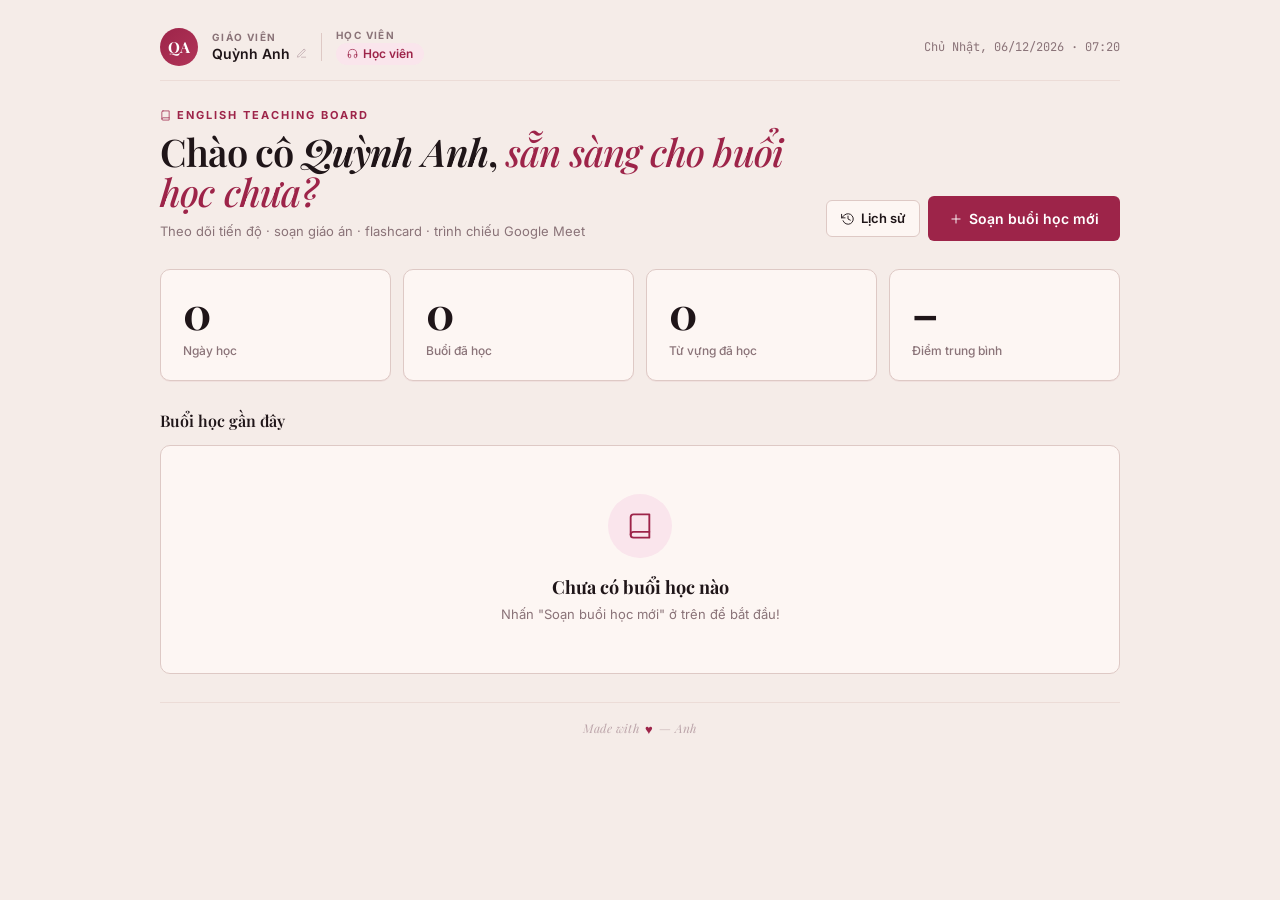
==== index.html @ 27dea728 "Promote v2 design to main entry: replace index/student with optimized v2 Bản v2 (font Playfair, hồ s" ====
<!DOCTYPE html>
<html lang="vi">
<head>
<meta charset="UTF-8">
<meta name="viewport" content="width=device-width, initial-scale=1.0">
<title>English Teaching Board · v2</title>

<link rel="preconnect" href="https://fonts.googleapis.com">
<link rel="preconnect" href="https://fonts.gstatic.com" crossorigin>
<link href="https://fonts.googleapis.com/css2?family=Playfair+Display:ital,wght@0,400;0,500;0,600;0,700;0,800;1,400;1,500;1,600&family=Inter:wght@400;500;600;700;800&family=JetBrains+Mono:wght@400;500;600&display=swap" rel="stylesheet">

<link rel="stylesheet" href="style.css">
</head>
<body>

<div id="notif-root"></div>

<!-- ═══════════════ DASHBOARD ═══════════════ -->
<div id="view-dashboard" class="view active">
  <div class="dash-wrap">

    <!-- Profile strip -->
    <div class="dash-profile">
      <div class="dash-avatar" id="teacher-initials">QA</div>
      <div class="field">
        <div class="label">Giáo viên</div>
        <button class="val" onclick="App.editTeacher()">
          <span id="teacher-name">Quỳnh Anh</span>
          <span class="icon" data-icon="pencil" data-size="11"></span>
        </button>
      </div>
      <div class="divider"></div>
      <div class="field">
        <div class="label">Học viên</div>
        <span class="chip accent" style="padding:3px 10px;font-size:12px;font-weight:600">
          <span class="icon" data-icon="headphones" data-size="11"></span>
          Học viên
        </span>
      </div>
      <span class="clock" id="dash-clock">—</span>
    </div>

    <!-- Hero -->
    <div class="dash-hero">
      <div>
        <div class="kicker">
          <span class="icon" data-icon="book" data-size="11"></span>
          English Teaching Board
        </div>
        <h1 id="hero-greeting">Chào cô <em>Quỳnh Anh</em>, <em>sẵn sàng cho buổi học chưa?</em></h1>
        <div class="sub">Theo dõi tiến độ · soạn giáo án · flashcard · trình chiếu Google Meet</div>
      </div>
      <div class="actions">
        <button class="btn btn-outline" onclick="App.showView('history')">
          <span class="icon" data-icon="history" data-size="14"></span>
          Lịch sử
        </button>
        <button class="btn btn-primary btn-lg" onclick="App.newSession()">
          <span class="icon" data-icon="plus" data-size="14"></span>
          Soạn buổi học mới
        </button>
      </div>
    </div>

    <!-- Stats -->
    <div class="stats-grid">
      <div class="stat-card"><div class="stat-val" id="st-days">0</div><div class="stat-lbl">Ngày học</div></div>
      <div class="stat-card"><div class="stat-val" id="st-sess">0</div><div class="stat-lbl">Buổi đã học</div></div>
      <div class="stat-card"><div class="stat-val" id="st-vocab">0</div><div class="stat-lbl">Từ vựng đã học</div></div>
      <div class="stat-card"><div class="stat-val" id="st-avg">–</div><div class="stat-lbl">Điểm trung bình</div></div>
    </div>

    <!-- Recent -->
    <div class="section-title">
      Buổi học gần đây
      <span class="count" id="recent-count"></span>
    </div>
    <div class="session-list" id="recent-list"></div>

    <!-- Signature -->
    <div class="signature">
      Made with <span class="heart">♥</span> — Anh
    </div>
  </div>
</div>

<!-- ═══════════════ SETUP ═══════════════ -->
<div id="view-setup" class="view">
  <div class="page-header">
    <button class="btn btn-ghost btn-icon" onclick="App.showView('dashboard')" title="Quay lại">
      <span class="icon" data-icon="arrowL" data-size="14"></span>
    </button>
    <h2>Soạn buổi học mới</h2>
    <span class="chip accent" style="font-size:12px">
      <span class="icon" data-icon="headphones" data-size="11"></span>
      với học viên
    </span>
    <div class="right">
      <button class="btn btn-primary" onclick="App.startTeach()">
        <span class="icon" data-icon="play" data-size="13"></span>
        Bắt đầu dạy
      </button>
    </div>
  </div>

  <div class="setup-body">

    <!-- Topic row -->
    <div class="setup-top-card">
      <div class="setup-top-row">
        <div>
          <label class="label">Chủ đề buổi học</label>
          <input id="inp-topic" class="input input-lg" placeholder="Ví dụ: Travel, Shopping, Job Interview..." oninput="App.onTopicChange()" />
        </div>
        <div>
          <label class="label">Trình độ</label>
          <select id="inp-level" class="input">
            <option>B1+</option><option>B2</option><option>B1</option><option>A2</option>
          </select>
        </div>
        <div>
          <label class="label">Số từ</label>
          <input id="inp-vcount" class="input mono" type="number" value="8" min="1" max="20" />
        </div>
        <div>
          <label class="label">Số câu</label>
          <input id="inp-qcount" class="input mono" type="number" value="5" min="1" max="12" />
        </div>
        <button id="gen-btn" class="btn btn-secondary" onclick="App.autoGenerate()" title="Tự tạo từ vựng (kèm tra từ điển) + câu hỏi + ngữ pháp">
          <span class="icon" data-icon="wand" data-size="14"></span>
          Gợi ý AI
        </button>
      </div>
    </div>

    <!-- 3-col grid -->
    <div class="setup-grid">

      <!-- VOCAB -->
      <div class="card">
        <div class="card-head">
          <span class="ico" data-icon="card" data-size="14"></span>
          <h3>Từ vựng</h3>
          <span id="vocab-badge" class="chip accent" style="font-size:11px;padding:1px 7px">8</span>
          <div class="actions">
            <button class="btn btn-ghost btn-sm" onclick="App.addVocabRow()">
              <span class="icon" data-icon="plus" data-size="12"></span>
              Thêm
            </button>
          </div>
        </div>
        <div class="card-body" id="vocab-rows"></div>
        <div class="fc-config">
          <div class="label">🎴 Cấu hình flashcard</div>
          <div class="cfg-row" id="cfg-front"></div>
          <div class="cfg-row" id="cfg-back"></div>
        </div>
      </div>

      <!-- QUESTIONS + PATTERNS -->
      <div class="col" style="gap:14px">
        <div class="card">
          <div class="card-head">
            <span class="ico" data-icon="question" data-size="14"></span>
            <h3>Câu hỏi thảo luận</h3>
            <div class="actions">
              <button class="btn btn-ghost btn-sm" onclick="App.genQuestions()" title="Tự tạo theo trình độ">
                <span class="icon" data-icon="sparkle" data-size="12"></span>
                Tự tạo
              </button>
              <button class="btn btn-ghost btn-sm" onclick="App.addQRow()">
                <span class="icon" data-icon="plus" data-size="12"></span>
                Thêm
              </button>
            </div>
          </div>
          <div class="card-body" id="q-rows"></div>
        </div>

        <div class="card">
          <div class="card-head">
            <span class="ico" data-icon="chat" data-size="14"></span>
            <h3>Mẫu câu giao tiếp</h3>
            <div class="actions">
              <button class="btn btn-ghost btn-sm" onclick="App.addPatternRow()">
                <span class="icon" data-icon="plus" data-size="12"></span>
                Thêm
              </button>
            </div>
          </div>
          <div class="card-body" id="pattern-rows"></div>
        </div>
      </div>

      <!-- GRAMMAR -->
      <div class="card">
        <div class="card-head">
          <span class="ico" data-icon="note" data-size="14"></span>
          <h3>Ngữ pháp</h3>
          <div class="actions">
            <button class="btn btn-ghost btn-sm" onclick="App.autoFillGrammar(false)">
              <span class="icon" data-icon="sparkle" data-size="12"></span>
              Tự điền
            </button>
          </div>
        </div>
        <div class="card-body gram-suggest">
          <div class="label">Gợi ý cho chủ đề <span id="gram-topic-name" class="muted">(chung)</span></div>
          <div class="gram-chips" id="gram-chips"></div>
          <label class="label">Ghi chú</label>
          <textarea id="inp-grammar" class="input" rows="6" placeholder="Điểm ngữ pháp trọng tâm... (click gợi ý phía trên hoặc tự gõ)"></textarea>
        </div>
      </div>
    </div>
  </div>
</div>

<!-- ═══════════════ TEACH ═══════════════ -->
<div id="view-teach" class="view">

  <div id="teach-bar">
    <div class="t-brand">
      <div class="mark"><span class="icon" data-icon="book" data-size="14"></span></div>
      <div class="name">ETB</div>
    </div>
    <div class="t-topic">
      <h2 id="t-topic">Topic</h2>
      <div class="meta" id="t-level">B1+ · Buổi 1</div>
    </div>
    <div class="t-right">
      <span class="t-day" id="t-day">Ngày 1</span>
      <button class="timer-btn" id="timer-btn" onclick="App.toggleTimer()" title="Click để tạm dừng / tiếp tục">30:00</button>
      <button class="t-end" onclick="App.endSession()">
        <span class="icon" data-icon="stop" data-size="12"></span>
        Kết thúc
      </button>
    </div>
  </div>

  <div id="teach-sidebar">
    <div class="sidebar-nav">
      <div class="nav-label">Nội dung (chỉ GV thấy)</div>

      <button class="nav-btn active" data-sec="vocab" onclick="App.setSec('vocab')">
        <span class="n-icon" data-icon="card" data-size="16"></span>
        <span class="n-label">Flashcard</span>
        <span class="n-cnt" id="nc-vocab">0</span>
        <span class="n-hint">1</span>
      </button>
      <button class="nav-btn" data-sec="questions" onclick="App.setSec('questions')">
        <span class="n-icon" data-icon="question" data-size="16"></span>
        <span class="n-label">Câu hỏi</span>
        <span class="n-cnt" id="nc-q">0</span>
        <span class="n-hint">2</span>
      </button>
      <button class="nav-btn" data-sec="patterns" onclick="App.setSec('patterns')">
        <span class="n-icon" data-icon="chat" data-size="16"></span>
        <span class="n-label">Mẫu câu</span>
        <span class="n-cnt" id="nc-p">0</span>
        <span class="n-hint">3</span>
      </button>
      <button class="nav-btn" data-sec="grammar" onclick="App.setSec('grammar')">
        <span class="n-icon" data-icon="note" data-size="16"></span>
        <span class="n-label">Ngữ pháp</span>
        <span class="n-cnt" style="visibility:hidden">0</span>
        <span class="n-hint">4</span>
      </button>
    </div>

    <div class="sidebar-cta">
      <div class="h"><span class="icon" data-icon="monitor" data-size="12"></span> Bảng học viên</div>
      <div class="p">Mở cửa sổ phụ, share qua Google Meet để học viên nhìn thấy.</div>
      <button class="btn btn-primary btn-sm btn-block" onclick="App.openStudent()">
        <span class="icon" data-icon="monitor" data-size="12"></span>
        Mở màn hình HV
      </button>
    </div>
  </div>

  <div id="wb-area">
    <div class="wb-inner">

      <!-- FLASHCARD -->
      <div id="wb-vocab" class="wb-sec active">
        <div class="wb-sec-title">
          <span class="icon" data-icon="card" data-size="13"></span>
          Flashcard từ vựng
          <span class="hint">Click thẻ để lật · ←/→ đổi thẻ · Space để lật</span>
        </div>
        <div class="fc-stage" id="fc-stage"></div>
        <div class="fc-ctrl">
          <button class="btn btn-outline" onclick="App.prevCard()">
            <span class="icon" data-icon="arrowL" data-size="14"></span>
            Trước
          </button>
          <button class="btn btn-secondary" onclick="App.flipCard()">
            <span class="icon" data-icon="refresh" data-size="14"></span>
            Lật thẻ
          </button>
          <span class="prog" id="fc-prog">1 / 8</span>
          <button class="btn btn-primary" onclick="App.nextCard()">
            Tiếp
            <span class="icon" data-icon="arrowR" data-size="14"></span>
          </button>
        </div>
      </div>

      <!-- QUESTIONS -->
      <div id="wb-questions" class="wb-sec">
        <div class="wb-sec-title">
          <span class="icon" data-icon="question" data-size="13"></span>
          Câu hỏi thảo luận
          <span class="hint">Hover để đẩy lên bảng HV</span>
        </div>
        <div id="q-display"></div>
      </div>

      <!-- PATTERNS -->
      <div id="wb-patterns" class="wb-sec">
        <div class="wb-sec-title">
          <span class="icon" data-icon="chat" data-size="13"></span>
          Mẫu câu giao tiếp
        </div>
        <div id="pt-display"></div>
      </div>

      <!-- GRAMMAR -->
      <div id="wb-grammar" class="wb-sec">
        <div class="wb-sec-title">
          <span class="icon" data-icon="note" data-size="13"></span>
          Ngữ pháp trọng tâm
        </div>
        <div class="grammar-text" id="grammar-txt"></div>
      </div>
    </div>
  </div>

  <button class="btn btn-outline btn-sm board-toggle" onclick="App.toggleBoardPanel()">
    <span class="icon" data-icon="monitor" data-size="13"></span>
    Bảng HV
  </button>

  <div id="board-panel">
    <div class="bp-inner">
      <div class="bp-head">
        <span class="icon" data-icon="monitor" data-size="14" style="color:var(--accent)"></span>
        <h3>Bảng học viên</h3>
        <span class="live"><span class="dot"></span>LIVE</span>
      </div>
      <div class="bp-sub">Học viên thấy realtime nội dung dưới đây, KHÔNG thấy giáo án.</div>
      <label class="label">Học viên đang thấy</label>
      <div class="bp-preview empty" id="bp-preview">(trống)</div>
      <textarea class="bp-input" id="bp-input" placeholder="Gõ nội dung giảng bài cho học viên ở đây..." oninput="App.onBoardInput()"></textarea>
      <div class="bp-actions">
        <button class="btn btn-outline btn-sm flex-1" onclick="App.clearBoard()">
          <span class="icon" data-icon="trash" data-size="12"></span>
          Xóa bảng
        </button>
        <button class="btn btn-primary btn-sm flex-1" onclick="App.openStudent()">
          <span class="icon" data-icon="monitor" data-size="12"></span>
          Mở cửa sổ HV
        </button>
      </div>
    </div>
  </div>
</div>

<!-- ═══════════════ SUMMARY ═══════════════ -->
<div id="view-summary" class="view">
  <div class="sum-wrap">
    <div class="sum-hero">
      <div class="kicker">Tổng kết buổi học</div>
      <h2 id="sum-hero-topic">Topic</h2>
      <div class="sub" id="sum-meta"></div>
    </div>

    <div class="sum-card score-block">
      <div class="kicker">Điểm hôm nay</div>
      <div class="score-big" id="score-big">75</div>
      <div class="of">/ 100</div>
      <input type="range" id="score-range" class="score-range" min="0" max="100" value="75" oninput="App.updateScore(this.value)" />
      <div class="range-labels"><span>Cần cải thiện</span><span>Rất tốt</span></div>
    </div>

    <div class="sum-card">
      <h4>
        <span class="icon" data-icon="book" data-size="14" style="color:var(--accent)"></span>
        Từ vựng nhớ được
      </h4>
      <p class="muted" style="font-size:12px;margin-bottom:10px">Click để chọn các từ học viên nhớ được hôm nay</p>
      <div class="recall-grid" id="recall-grid"></div>
    </div>

    <div class="sum-card">
      <h4>
        <span class="icon" data-icon="note" data-size="14" style="color:var(--accent)"></span>
        Nhận xét buổi học
      </h4>
      <textarea id="sum-notes" class="input" rows="4" placeholder="Tiến bộ? Lỗi cần ôn? Kế hoạch buổi sau..."></textarea>
    </div>

    <div class="sum-actions">
      <button class="btn btn-outline" onclick="App.showView('dashboard')">
        <span class="icon" data-icon="arrowL" data-size="14"></span>
        Về trang chính
      </button>
      <button class="btn btn-primary flex-1 btn-lg" onclick="App.saveSession()">
        <span class="icon" data-icon="check" data-size="14"></span>
        Lưu buổi học
      </button>
    </div>
  </div>
</div>

<!-- ═══════════════ HISTORY ═══════════════ -->
<div id="view-history" class="view">
  <div class="page-header">
    <button class="btn btn-ghost btn-icon" onclick="App.showView('dashboard')">
      <span class="icon" data-icon="arrowL" data-size="14"></span>
    </button>
    <h2>Lịch sử buổi học</h2>
    <div class="right">
      <button class="btn btn-danger btn-sm" onclick="App.clearAll()">
        <span class="icon" data-icon="trash" data-size="13"></span>
        Xóa tất cả
      </button>
    </div>
  </div>
  <div class="hist-body" id="hist-body"></div>
</div>

<!-- TEACHER MODAL -->
<div id="teacher-modal" class="modal-overlay">
  <div class="modal">
    <h3>Tên giáo viên</h3>
    <p>Tên sẽ hiển thị trên dashboard và khi học viên xem màn hình share.</p>
    <input id="teacher-input" class="input input-lg" placeholder="Quỳnh Anh" />
    <div class="row-actions">
      <button class="btn btn-ghost" onclick="App.closeTeacherModal()">Hủy</button>
      <button class="btn btn-primary" onclick="App.saveTeacher()">Lưu</button>
    </div>
  </div>
</div>

<script src="app.js"></script>
</body>
</html>
---- style.css ----
/* ═════════════════════════════════════════════
   English Teaching Board · v2
   Editorial Academic — Feminine
   Palette: blush cream + wine rose
   Type: Playfair Display + Inter + JetBrains Mono
   ═════════════════════════════════════════════ */

*, *::before, *::after { margin: 0; padding: 0; box-sizing: border-box; }

:root {
  /* Color */
  --bg:          #f5ece8;
  --bg-soft:     #ecdcd5;
  --surface:     #fdf6f3;
  --surface-alt: #f1e2dc;
  --ink:         #1f1518;
  --ink-soft:    #4a3a3d;
  --muted:       #8a7378;
  --muted-soft:  #bca5aa;
  --line:        #dec9c5;
  --line-soft:   #ecdcd7;
  --accent:      #9d2449;
  --accent-h:    #b13559;
  --accent-soft: #fae5ec;
  --accent-2:    #1e3a8a;
  --success:     #15803d;
  --success-soft:#ecfdf5;
  --warn:        #a16207;
  --warn-soft:   #fef3c7;
  --danger:      #b91c1c;
  --danger-soft: #fee2e2;

  /* Font */
  --f-display: 'Playfair Display', Georgia, 'Times New Roman', serif;
  --f-body:    'Inter', system-ui, -apple-system, sans-serif;
  --f-mono:    'JetBrains Mono', ui-monospace, 'SF Mono', monospace;

  /* Radius */
  --r-sm: 3px;
  --r-md: 6px;
  --r-lg: 10px;
  --r-xl: 14px;
  --r-2xl: 20px;

  /* Shadow */
  --sh-sm: 0 1px 0 rgba(157,36,73,.06);
  --sh-md: 0 2px 8px rgba(157,36,73,.08), 0 1px 0 rgba(157,36,73,.04);
  --sh-lg: 0 12px 32px rgba(157,36,73,.14);
}

html, body { height: 100%; }
body {
  font-family: var(--f-body);
  font-size: 14px;
  line-height: 1.5;
  color: var(--ink);
  background: var(--bg);
  -webkit-font-smoothing: antialiased;
  overflow: hidden;
}

/* ─── VIEWS ─── */
.view { position: absolute; inset: 0; display: none; flex-direction: column; }
.view.active { display: flex; }

/* ─── UTIL ─── */
.row { display: flex; align-items: center; gap: 10px; }
.col { display: flex; flex-direction: column; }
.flex-1 { flex: 1; }
.hidden { display: none !important; }
.muted { color: var(--muted); }
.mono { font-family: var(--f-mono); font-variant-numeric: tabular-nums; }
.serif { font-family: var(--f-display); }
.italic { font-style: italic; }

.icon { display: inline-flex; align-items: center; justify-content: center; }
.icon svg { display: block; }

/* ─── BUTTONS ─── */
.btn {
  display: inline-flex; align-items: center; gap: 6px;
  padding: 8px 14px;
  font: inherit; font-size: 13px; font-weight: 600;
  border: 1px solid transparent; border-radius: var(--r-md);
  background: transparent; color: var(--ink);
  cursor: pointer; white-space: nowrap;
  transition: background .12s, border-color .12s, color .12s, transform .08s;
}
.btn:active { transform: scale(.98); }
.btn:disabled { opacity: .5; cursor: not-allowed; }

.btn-primary {
  background: var(--accent); color: #fff;
}
.btn-primary:hover { background: var(--accent-h); }

.btn-secondary {
  background: var(--accent-soft); color: var(--accent);
}
.btn-secondary:hover { background: #f5d8e2; }

.btn-outline {
  border-color: var(--line); color: var(--ink); background: var(--surface);
}
.btn-outline:hover { border-color: var(--accent); color: var(--accent); }

.btn-ghost { color: var(--muted); }
.btn-ghost:hover { background: var(--surface-alt); color: var(--ink); }

.btn-danger { color: var(--danger); border-color: var(--line); background: var(--surface); }
.btn-danger:hover { background: var(--danger-soft); border-color: var(--danger); }

.btn-sm { padding: 5px 10px; font-size: 12px; }
.btn-lg { padding: 11px 20px; font-size: 14px; }
.btn-icon { padding: 7px; }
.btn-block { width: 100%; justify-content: center; }

/* ─── INPUTS ─── */
.input {
  width: 100%;
  padding: 8px 12px;
  font: inherit; font-size: 13px;
  color: var(--ink); background: var(--surface);
  border: 1px solid var(--line); border-radius: var(--r-md);
  outline: none;
  transition: border-color .12s, box-shadow .12s;
}
.input:focus { border-color: var(--accent); box-shadow: 0 0 0 3px var(--accent-soft); }
.input::placeholder { color: var(--muted-soft); }
.input-lg { padding: 11px 14px; font-size: 14px; }
textarea.input { resize: vertical; font-family: var(--f-body); line-height: 1.6; }
select.input { cursor: pointer; padding-right: 28px; }

.label {
  display: block;
  font-size: 10px; font-weight: 700; letter-spacing: 1.4px;
  text-transform: uppercase; color: var(--muted);
  margin-bottom: 5px;
}

/* ─── CHIP / BADGE ─── */
.chip {
  display: inline-flex; align-items: center; gap: 5px;
  padding: 4px 10px;
  font-size: 11px; font-weight: 600;
  background: var(--surface-alt); color: var(--muted);
  border: 1px solid var(--line); border-radius: 999px;
}
.chip.accent { background: var(--accent-soft); color: var(--accent); border-color: transparent; }
.chip.solid { background: var(--accent); color: #fff; border-color: transparent; }
.chip.success { background: var(--success-soft); color: var(--success); border-color: transparent; }
.chip.suggest { border-style: dashed; color: var(--accent); background: transparent; cursor: pointer; }
.chip.suggest:hover { background: var(--accent-soft); }
.chip.suggest.on { background: var(--accent); color: #fff; border-style: solid; }
.chip.toggle { cursor: pointer; }
.chip.toggle:hover { border-color: var(--accent); }
.chip.toggle.on { background: var(--accent); color: #fff; border-color: transparent; }

/* ═════════════════ DASHBOARD ═════════════════ */
#view-dashboard {
  background: var(--bg);
  overflow-y: auto;
  align-items: center;
  padding: 28px 24px 40px;
}
.dash-wrap { width: 100%; max-width: 960px; margin: 0 auto; }

.dash-profile {
  display: flex; align-items: center; gap: 14px;
  padding-bottom: 14px; margin-bottom: 24px;
  border-bottom: 1px solid var(--line-soft);
}
.dash-avatar {
  width: 38px; height: 38px; border-radius: 50%;
  background: linear-gradient(135deg, var(--accent), var(--accent-h));
  color: #fff; display: flex; align-items: center; justify-content: center;
  font-family: var(--f-display); font-weight: 700; font-size: 15px;
  flex-shrink: 0;
}
.dash-profile .field { line-height: 1.2; }
.dash-profile .field .label { margin-bottom: 2px; }
.dash-profile .field .val {
  font-size: 14px; font-weight: 600; color: var(--ink);
  display: inline-flex; align-items: center; gap: 6px;
  background: none; border: none; padding: 0;
  font-family: inherit; cursor: pointer;
}
.dash-profile .field .val:hover { color: var(--accent); }
.dash-profile .field .val svg { color: var(--muted-soft); }
.dash-profile .divider { width: 1px; height: 28px; background: var(--line); }
.dash-profile .clock {
  margin-left: auto; font-family: var(--f-mono);
  font-size: 12px; color: var(--muted);
}

.dash-hero {
  display: flex; align-items: flex-end; justify-content: space-between;
  gap: 24px; margin-bottom: 28px;
}
.dash-hero .kicker {
  display: inline-flex; align-items: center; gap: 6px;
  font-size: 11px; font-weight: 700; letter-spacing: 2px;
  text-transform: uppercase; color: var(--accent);
  margin-bottom: 8px;
}
.dash-hero h1 {
  font-family: var(--f-display);
  font-size: 38px; line-height: 1.05; font-weight: 600; letter-spacing: -0.8px;
  color: var(--ink); margin: 0;
}
.dash-hero h1 em {
  font-style: italic; color: var(--accent); font-weight: 500;
}
.dash-hero .sub { margin-top: 10px; color: var(--muted); font-size: 13px; }
.dash-hero .sub strong { color: var(--ink); font-weight: 600; }
.dash-hero .actions { display: flex; gap: 8px; align-items: center; flex-shrink: 0; }

.stats-grid {
  display: grid; grid-template-columns: repeat(4, 1fr); gap: 12px;
  margin-bottom: 28px;
}
.stat-card {
  background: var(--surface);
  border: 1px solid var(--line);
  border-radius: var(--r-lg);
  padding: 20px 22px;
  box-shadow: var(--sh-sm);
}
.stat-val {
  font-family: var(--f-display);
  font-size: 44px; line-height: 1; font-weight: 700; letter-spacing: -1px;
  color: var(--ink); margin-bottom: 8px;
  font-variant-numeric: tabular-nums;
}
.stat-lbl { font-size: 12px; color: var(--muted); font-weight: 500; }

.section-title {
  display: flex; align-items: baseline;
  font-family: var(--f-display); font-size: 16px; font-weight: 600;
  color: var(--ink); margin-bottom: 12px;
}
.section-title .count {
  margin-left: auto; font-family: var(--f-body);
  font-size: 12px; color: var(--muted); font-weight: 500;
}

.session-list {
  background: var(--surface);
  border: 1px solid var(--line);
  border-radius: var(--r-lg);
  overflow: hidden;
}
.session-row {
  display: grid; grid-template-columns: 44px 1fr auto auto;
  gap: 16px; padding: 14px 18px; align-items: center;
  border-top: 1px solid var(--line-soft);
  cursor: default;
}
.session-row:first-child { border-top: none; }
.session-row:hover { background: var(--surface-alt); }
.sess-day {
  width: 40px; height: 40px;
  background: var(--accent-soft); color: var(--accent);
  border-radius: var(--r-md);
  display: flex; align-items: center; justify-content: center;
  font-family: var(--f-display); font-weight: 700; font-size: 16px;
  font-variant-numeric: tabular-nums;
}
.sess-info { min-width: 0; }
.sess-topic {
  font-weight: 600; font-size: 14px; color: var(--ink); margin-bottom: 2px;
  overflow: hidden; text-overflow: ellipsis; white-space: nowrap;
}
.sess-meta { font-size: 11px; color: var(--muted); }
.sess-score {
  display: flex; align-items: baseline; gap: 4px;
  font-family: var(--f-display); font-size: 22px; font-weight: 700;
  color: var(--accent); font-variant-numeric: tabular-nums;
}
.sess-score.good { color: var(--success); }
.sess-score small { font-size: 10px; color: var(--muted-soft); font-weight: 500; }
.sess-row-del { color: var(--muted-soft); }
.sess-row-del:hover { color: var(--danger); background: transparent; }

.signature {
  margin-top: 28px; padding-top: 16px;
  border-top: 1px solid var(--line-soft);
  display: flex; align-items: center; justify-content: center; gap: 6px;
  font-family: var(--f-display); font-style: italic;
  font-size: 12px; color: var(--muted-soft); letter-spacing: 0.3px;
}
.signature .heart { color: var(--accent); font-size: 13px; font-style: normal; }

/* ═════════════════ PAGE HEADER (back bar) ═════════════════ */
.page-header {
  display: flex; align-items: center; gap: 14px;
  padding: 14px 24px; flex-shrink: 0;
  background: var(--surface);
  border-bottom: 1px solid var(--line);
}
.page-header h2 {
  font-family: var(--f-display); font-size: 18px; font-weight: 600;
  color: var(--ink); margin: 0;
}
.page-header .right { margin-left: auto; display: flex; gap: 8px; }

/* ═════════════════ SETUP ═════════════════ */
#view-setup { background: var(--bg); overflow-y: auto; }
.setup-body { max-width: 1200px; margin: 0 auto; padding: 20px 24px 40px; width: 100%; }

.setup-top-card {
  background: var(--surface);
  border: 1px solid var(--line); border-radius: var(--r-lg);
  padding: 18px 20px; margin-bottom: 16px;
}
.setup-top-row {
  display: grid;
  grid-template-columns: 1fr 110px 100px 100px auto;
  gap: 14px; align-items: end;
}

.setup-grid {
  display: grid;
  grid-template-columns: 1.05fr 1.25fr 0.95fr;
  gap: 14px;
}
@media (max-width: 1100px) {
  .setup-grid { grid-template-columns: 1fr 1fr; }
  .setup-grid > :nth-child(3) { grid-column: span 2; }
}

.card {
  background: var(--surface);
  border: 1px solid var(--line);
  border-radius: var(--r-lg);
  overflow: hidden;
  display: flex; flex-direction: column;
}
.card-head {
  display: flex; align-items: center; gap: 8px;
  padding: 11px 14px;
  border-bottom: 1px solid var(--line-soft);
  flex-shrink: 0;
}
.card-head .ico { color: var(--accent); display: inline-flex; }
.card-head h3 {
  font-size: 13px; font-weight: 700; color: var(--ink); margin: 0;
}
.card-head .actions { margin-left: auto; display: flex; gap: 4px; }
.card-body { padding: 10px; }

/* vocab rows (compact) */
.v-row {
  display: grid;
  grid-template-columns: 1.05fr 1.1fr 0.85fr 24px;
  gap: 6px; padding: 6px 8px;
  border-radius: var(--r-sm);
  align-items: center;
}
.v-row:nth-child(odd) { background: var(--surface-alt); }
.v-row input, .v-row select {
  width: 100%; padding: 5px 8px; font-size: 12px;
  background: transparent; border: 1px solid transparent;
  color: var(--ink); border-radius: var(--r-sm);
  font-family: var(--f-body); outline: none;
}
.v-row input:focus, .v-row select:focus {
  background: var(--surface); border-color: var(--accent);
}
.v-row input.v-ph {
  font-family: var(--f-display); font-style: italic; color: var(--accent);
  font-size: 12px;
}
.v-row select.v-pos { font-size: 11px; color: var(--muted); }
.v-row .v-del {
  background: none; border: none; cursor: pointer;
  color: var(--muted-soft); padding: 2px;
}
.v-row .v-del:hover { color: var(--danger); }

.v-extra {
  padding: 6px 8px;
  display: grid; grid-template-columns: 1fr 1fr auto;
  gap: 6px; margin-top: 2px;
}
.v-extra input { width: 100%; padding: 5px 8px; font-size: 12px;
  background: var(--surface); border: 1px solid var(--line);
  border-radius: var(--r-sm); font-family: var(--f-body); outline: none; color: var(--ink); }
.v-extra input:focus { border-color: var(--accent); }

.fc-config {
  padding: 12px 14px;
  border-top: 1px solid var(--line-soft);
  background: var(--accent-soft);
}
.fc-config .label { color: var(--accent); margin-bottom: 6px; }
.fc-config .cfg-row { display: flex; flex-wrap: wrap; gap: 5px; margin-bottom: 8px; align-items: center; }
.fc-config .cfg-row:last-child { margin-bottom: 0; }
.fc-config .side-label { font-size: 11px; color: var(--accent); width: 44px; font-weight: 700; }

/* question rows */
.q-row {
  display: flex; gap: 10px; align-items: center;
  padding: 6px 10px;
  background: var(--surface-alt);
  border-radius: var(--r-md);
  margin-bottom: 6px;
}
.q-row .q-num {
  width: 20px; height: 20px;
  background: var(--surface); border: 1px solid var(--line);
  border-radius: 50%;
  display: flex; align-items: center; justify-content: center;
  font-size: 10px; font-weight: 700; color: var(--muted);
  flex-shrink: 0;
}
.q-row input.q-txt {
  flex: 1; background: transparent; border: none; outline: none;
  font: inherit; font-size: 12px; color: var(--ink);
  padding: 2px 0;
}
.q-row input.q-txt:focus { color: var(--accent); }
.q-row .q-del {
  background: none; border: none; cursor: pointer;
  color: var(--muted-soft); padding: 2px;
}
.q-row .q-del:hover { color: var(--danger); }

/* pattern rows */
.pattern-row {
  background: var(--surface-alt);
  border-radius: var(--r-md);
  padding: 10px 12px;
  margin-bottom: 8px;
}
.pattern-row .p-pat {
  font-family: var(--f-display);
  font-size: 14px; font-weight: 600;
  color: var(--ink);
  background: transparent; border: none; outline: none;
  padding: 2px 0; width: 100%; margin-bottom: 4px;
}
.pattern-row .p-pat:focus { color: var(--accent); }
.pattern-row .p-ex {
  width: 100%; background: transparent; border: none; outline: none;
  font-size: 12px; color: var(--muted); resize: none;
  font-family: var(--f-body); padding: 2px 0;
  font-style: italic;
}
.pattern-row .p-actions {
  display: flex; justify-content: flex-end; margin-top: 4px;
}

/* grammar suggestions */
.gram-suggest .label { color: var(--accent); }
.gram-chips { display: flex; flex-wrap: wrap; gap: 5px; margin-bottom: 12px; }

/* ═════════════════ TEACH ═════════════════ */
#view-teach { flex-direction: row; height: 100vh; overflow: hidden; background: var(--bg); }

#teach-bar {
  position: absolute; top: 0; left: 0; right: 0; height: 58px;
  background: var(--ink); color: #fff;
  display: flex; align-items: center; padding: 0 18px; gap: 16px;
  z-index: 100;
  border-bottom: 1px solid rgba(255,255,255,.08);
}
.t-brand { display: flex; align-items: center; gap: 8px; }
.t-brand .mark {
  width: 26px; height: 26px; border-radius: var(--r-sm);
  background: var(--accent); display: flex; align-items: center; justify-content: center;
  color: #fff;
}
.t-brand .name {
  font-family: var(--f-display); font-weight: 700; font-size: 14px; letter-spacing: 0.4px;
}
.t-topic { flex: 1; text-align: center; min-width: 0; }
.t-topic h2 {
  font-family: var(--f-display); font-size: 18px; font-weight: 600;
  overflow: hidden; text-overflow: ellipsis; white-space: nowrap; margin: 0;
}
.t-topic .meta {
  font-size: 11px; color: rgba(255,255,255,.55); margin-top: -1px;
}
.t-right { display: flex; align-items: center; gap: 10px; }
.t-day {
  display: inline-flex; align-items: center; gap: 5px;
  padding: 4px 11px; font-size: 12px; font-weight: 700;
  background: var(--accent); color: #fff; border-radius: 999px;
}
.timer-btn {
  font-family: var(--f-mono); font-size: 18px; font-weight: 700;
  padding: 4px 12px; border-radius: var(--r-md);
  border: 1px solid rgba(255,255,255,.2); background: none;
  color: #fff; letter-spacing: 1.5px;
  font-variant-numeric: tabular-nums;
  cursor: pointer; transition: border-color .15s;
}
.timer-btn:hover { border-color: rgba(255,255,255,.5); }
.timer-btn.warn { color: #fcd34d; border-color: #fcd34d; }
.timer-btn.over { color: #fda4af; border-color: #fda4af; animation: blink 1s infinite; }
@keyframes blink { 0%, 100% { opacity: 1; } 50% { opacity: .5; } }

.t-end {
  display: inline-flex; align-items: center; gap: 5px;
  padding: 5px 11px;
  font: inherit; font-size: 12px; font-weight: 600;
  color: rgba(255,255,255,.7); background: none;
  border: 1px solid rgba(255,255,255,.12);
  border-radius: var(--r-md); cursor: pointer;
}
.t-end:hover { color: #fff; border-color: rgba(255,255,255,.3); }

/* sidebar */
#teach-sidebar {
  width: 240px; flex-shrink: 0; height: 100vh; padding-top: 58px;
  background: var(--surface);
  border-right: 1px solid var(--line);
  display: flex; flex-direction: column;
}
.sidebar-nav { padding: 18px 14px 8px; flex: 1; overflow-y: auto; }
.nav-label {
  font-size: 10px; font-weight: 700; letter-spacing: 1.4px;
  text-transform: uppercase; color: var(--muted);
  padding: 0 8px; margin-bottom: 8px;
}
.nav-btn {
  display: flex; align-items: center; gap: 12px;
  padding: 11px 12px; margin-bottom: 2px;
  border: none; background: transparent; cursor: pointer;
  font: inherit; font-size: 14px; font-weight: 600;
  color: var(--ink-soft);
  border-radius: var(--r-md);
  width: 100%; text-align: left;
  transition: background .12s, color .12s;
}
.nav-btn:hover { background: var(--accent-soft); color: var(--accent); }
.nav-btn.active { background: var(--accent); color: #fff; }
.nav-btn .n-icon {
  width: 28px; height: 28px; border-radius: var(--r-sm);
  background: var(--surface-alt); color: var(--accent);
  display: flex; align-items: center; justify-content: center;
  flex-shrink: 0;
}
.nav-btn.active .n-icon { background: rgba(255,255,255,.18); color: inherit; }
.nav-btn .n-label { flex: 1; }
.nav-btn .n-cnt {
  font-size: 11px; font-weight: 700;
  padding: 1px 7px; min-width: 18px; text-align: center;
  border-radius: 999px;
  background: var(--surface-alt); color: var(--muted);
}
.nav-btn.active .n-cnt { background: rgba(255,255,255,.22); color: inherit; }
.nav-btn .n-hint {
  font-family: var(--f-mono); font-size: 10px;
  padding: 1px 5px; border-radius: 3px;
  border: 1px solid var(--line); color: var(--muted-soft);
  min-width: 18px; text-align: center;
}
.nav-btn.active .n-hint { background: rgba(255,255,255,.14); border-color: transparent; color: inherit; }

.sidebar-cta {
  margin: 14px; padding: 12px;
  background: var(--accent-soft);
  border: 1px solid var(--line);
  border-radius: var(--r-md);
}
.sidebar-cta .h {
  font-size: 11px; font-weight: 700; color: var(--accent);
  display: flex; align-items: center; gap: 6px; margin-bottom: 6px;
}
.sidebar-cta .p {
  font-size: 11px; color: var(--muted); line-height: 1.5; margin-bottom: 8px;
}

/* whiteboard center */
#wb-area {
  flex: 1; height: 100vh; padding-top: 58px;
  display: flex; flex-direction: column; min-width: 0;
  padding-left: 18px; padding-right: 18px; padding-bottom: 18px;
  padding-top: calc(58px + 18px);
}
.wb-inner {
  flex: 1;
  background: var(--surface);
  border: 1px solid var(--line);
  border-radius: var(--r-xl);
  box-shadow: var(--sh-md);
  display: flex; flex-direction: column;
  overflow: hidden;
}
.wb-sec {
  display: none; flex: 1; flex-direction: column;
  padding: 22px 32px; overflow-y: auto;
}
.wb-sec.active { display: flex; }
.wb-sec-title {
  display: flex; align-items: center; gap: 10px; margin-bottom: 18px;
  font-size: 11px; font-weight: 700; letter-spacing: 1.6px;
  text-transform: uppercase; color: var(--accent);
}
.wb-sec-title .hint {
  margin-left: auto; font-size: 11px;
  color: var(--muted-soft); font-weight: 500;
  letter-spacing: 0; text-transform: none;
}

/* FLASHCARD */
.fc-stage {
  flex: 1; display: flex; align-items: center; justify-content: center;
  min-height: 280px;
}
.fc {
  perspective: 1600px;
  width: min(680px, 92%);
  aspect-ratio: 16 / 9;
  cursor: pointer;
}
.fc-inner {
  position: relative; width: 100%; height: 100%;
  transition: transform .6s cubic-bezier(.5, .15, .25, 1);
  transform-style: preserve-3d;
}
.fc.flipped .fc-inner { transform: rotateY(180deg); }
.fc-face {
  position: absolute; inset: 0;
  backface-visibility: hidden; -webkit-backface-visibility: hidden;
  background: var(--surface);
  border: 1.5px solid var(--line);
  border-radius: var(--r-xl);
  box-shadow: var(--sh-lg);
  padding: 24px;
  display: flex; flex-direction: column; align-items: center; justify-content: center;
  text-align: center;
  overflow: hidden;
}
.fc-back { transform: rotateY(180deg); background: linear-gradient(135deg, var(--surface), var(--accent-soft)); }

.fc-tag {
  position: absolute; top: 14px; left: 18px;
  font-size: 10px; font-weight: 700; letter-spacing: 1.8px;
  text-transform: uppercase; color: var(--accent);
}
.fc-prog-tag {
  position: absolute; top: 14px; right: 18px;
  font-size: 10px; color: var(--muted-soft);
  font-family: var(--f-mono);
}
.fc-rule {
  position: absolute; top: 38px; left: 50%; transform: translateX(-50%);
  width: 40px; height: 2px; background: var(--accent);
}
.fc-hint {
  position: absolute; bottom: 14px; right: 18px;
  font-size: 10px; color: var(--muted-soft);
  font-family: var(--f-mono); letter-spacing: 1.2px;
}

.fc-word {
  font-family: var(--f-display);
  font-size: clamp(48px, 8vw, 88px);
  line-height: 1; font-weight: 600; letter-spacing: -2px;
  color: var(--ink);
}
.fc-phon {
  font-family: var(--f-display); font-style: italic;
  font-size: clamp(20px, 2.8vw, 28px);
  color: var(--accent);
  margin-top: 14px; letter-spacing: 0.5px;
}
.fc-pos { margin-top: 12px; }
.fc-mean {
  font-family: var(--f-display);
  font-size: clamp(28px, 4vw, 40px);
  line-height: 1.2; font-weight: 600; color: var(--ink);
  letter-spacing: -0.5px;
}
.fc-ex {
  font-family: var(--f-display); font-style: italic;
  font-size: clamp(15px, 1.6vw, 18px);
  color: var(--muted); margin-top: 18px;
  max-width: 80%;
}
.fc-empty { font-size: 14px; color: var(--muted-soft); font-weight: 500; }

.fc-ctrl {
  display: flex; align-items: center; justify-content: center;
  gap: 14px; margin-top: 18px;
}
.fc-ctrl .prog {
  font-family: var(--f-mono); font-size: 13px; color: var(--muted);
  padding: 0 12px; min-width: 60px; text-align: center;
  font-variant-numeric: tabular-nums;
}

/* questions in teach */
.q-display-item {
  display: flex; gap: 12px; align-items: flex-start;
  padding: 12px 14px; margin-bottom: 8px;
  border-radius: var(--r-md);
  border: 1px solid transparent;
  cursor: pointer; transition: background .12s, border-color .12s;
}
.q-display-item:hover { background: var(--accent-soft); border-color: var(--line); }
.q-display-item.lit { background: var(--accent-soft); border-color: var(--accent); }
.q-num-bubble {
  width: 28px; height: 28px; border-radius: 50%;
  background: var(--surface-alt); color: var(--muted);
  border: 1px solid var(--line);
  display: flex; align-items: center; justify-content: center;
  font-weight: 700; font-size: 12px; flex-shrink: 0;
}
.q-display-item.lit .q-num-bubble { background: var(--accent); color: #fff; border-color: transparent; }
.q-text-big {
  flex: 1; font-size: 18px; line-height: 1.4; color: var(--ink); padding-top: 2px;
  font-family: var(--f-display); font-weight: 500;
}
.q-send {
  opacity: 0; transition: opacity .15s;
}
.q-display-item:hover .q-send { opacity: 1; }

/* patterns in teach */
.pt-item {
  background: var(--surface-alt);
  border: 1px solid var(--line);
  border-radius: var(--r-lg);
  padding: 20px 24px; margin-bottom: 12px;
}
.pt-template {
  font-family: var(--f-display);
  font-size: 26px; font-weight: 600; color: var(--ink);
  margin-bottom: 10px; letter-spacing: -0.5px;
}
.pt-template mark { background: var(--accent-soft); color: var(--accent); padding: 1px 7px; border-radius: 4px; }
.pt-examples { font-family: var(--f-display); font-style: italic; font-size: 15px; color: var(--muted); }
.pt-examples p { margin-bottom: 3px; }
.pt-examples p::before { content: '→ '; color: var(--accent); font-weight: 700; font-style: normal; }

/* grammar text */
.grammar-text {
  font-size: 17px; line-height: 1.9; color: var(--ink-soft);
  white-space: pre-wrap; flex: 1;
  font-family: var(--f-body);
}

/* student board panel */
#board-panel {
  width: 320px; flex-shrink: 0; height: 100vh; padding-top: 58px;
  background: var(--surface);
  border-left: 1px solid var(--line);
  display: flex; flex-direction: column;
}
#board-panel.collapsed { width: 0; overflow: hidden; border-left: none; }
.bp-inner {
  padding: 16px; display: flex; flex-direction: column; gap: 12px;
  flex: 1; overflow: hidden;
}
.bp-head { display: flex; align-items: center; gap: 8px; }
.bp-head h3 { font-size: 13px; font-weight: 700; color: var(--ink); margin: 0; }
.bp-head .live {
  margin-left: auto; display: inline-flex; align-items: center; gap: 5px;
  font-size: 10px; font-weight: 700; color: var(--success); letter-spacing: 1px;
}
.bp-head .live .dot {
  width: 7px; height: 7px; border-radius: 50%;
  background: var(--success);
  box-shadow: 0 0 0 3px rgba(21,128,61,.2);
  animation: pulse 1.4s infinite;
}
@keyframes pulse { 0%, 100% { opacity: 1; } 50% { opacity: .5; } }
.bp-sub { font-size: 11px; color: var(--muted); line-height: 1.5; }
.bp-preview {
  background: var(--surface);
  border: 1.5px solid var(--accent);
  border-radius: var(--r-md);
  padding: 12px; min-height: 90px; max-height: 200px; overflow-y: auto;
  font-size: 14px; line-height: 1.6; color: var(--ink);
  white-space: pre-wrap;
}
.bp-preview.empty { color: var(--muted-soft); font-style: italic; display: flex; align-items: center; }
.bp-input {
  flex: 1; min-height: 80px; width: 100%;
  background: var(--surface);
  border: 1px solid var(--line);
  border-radius: var(--r-md);
  padding: 12px;
  font: inherit; font-size: 13px; color: var(--ink);
  resize: none; outline: none; line-height: 1.5;
}
.bp-input:focus { border-color: var(--accent); }
.bp-actions { display: flex; gap: 8px; }

.board-toggle {
  position: absolute; top: 68px; right: 16px; z-index: 95;
}

/* ═════════════════ SUMMARY ═════════════════ */
#view-summary {
  background: var(--bg);
  overflow-y: auto;
  align-items: center;
  padding: 32px 20px;
}
.sum-wrap { width: 100%; max-width: 720px; margin: 0 auto; }

.sum-hero {
  background: linear-gradient(135deg, var(--accent), var(--accent-h));
  color: #fff;
  border-radius: var(--r-xl);
  padding: 28px 32px;
  margin-bottom: 16px;
  box-shadow: var(--sh-lg);
}
.sum-hero .kicker {
  font-size: 11px; font-weight: 700; letter-spacing: 1.6px;
  text-transform: uppercase; opacity: .8; margin-bottom: 6px;
}
.sum-hero h2 {
  font-family: var(--f-display); font-size: 26px; font-weight: 600;
  margin: 0; letter-spacing: -0.5px;
}
.sum-hero .sub { margin-top: 6px; font-size: 13px; opacity: .85; }

.sum-card {
  background: var(--surface);
  border: 1px solid var(--line);
  border-radius: var(--r-lg);
  padding: 22px;
  margin-bottom: 14px;
}
.sum-card h4 {
  font-family: var(--f-display);
  font-size: 15px; font-weight: 700; color: var(--ink);
  margin: 0 0 4px;
  display: flex; align-items: center; gap: 8px;
}

.score-block { text-align: center; }
.score-block .kicker { font-size: 11px; color: var(--muted); margin-bottom: 10px; }
.score-big {
  font-family: var(--f-display);
  font-size: 78px; line-height: 1; font-weight: 700;
  color: var(--accent); letter-spacing: -3px;
  font-variant-numeric: tabular-nums;
}
.score-big.good { color: var(--success); }
.score-big.bad { color: var(--warn); }
.score-block .of { font-size: 14px; color: var(--muted-soft); margin-bottom: 14px; }

input[type=range].score-range {
  -webkit-appearance: none; appearance: none;
  width: 100%; height: 6px; border-radius: 999px;
  background: var(--surface-alt); outline: none;
  margin: 4px 0 6px;
}
input[type=range].score-range::-webkit-slider-thumb {
  -webkit-appearance: none; appearance: none;
  width: 20px; height: 20px; border-radius: 50%;
  background: var(--accent);
  border: 3px solid var(--surface);
  box-shadow: 0 2px 8px rgba(157,36,73,.4);
  cursor: pointer;
}
input[type=range].score-range::-moz-range-thumb {
  width: 20px; height: 20px; border-radius: 50%;
  background: var(--accent);
  border: 3px solid var(--surface); cursor: pointer;
}
.score-block .range-labels {
  display: flex; justify-content: space-between;
  font-size: 10px; color: var(--muted-soft);
}

.recall-grid { display: grid; grid-template-columns: repeat(auto-fill, minmax(140px, 1fr)); gap: 8px; margin-top: 10px; }
.recall-chip {
  padding: 7px 11px;
  border: 1px solid var(--line);
  border-radius: var(--r-md);
  font-size: 13px; font-weight: 600; color: var(--ink);
  background: var(--surface);
  cursor: pointer; display: flex; align-items: center; gap: 6px;
  transition: border-color .12s, background .12s, color .12s;
}
.recall-chip:hover { border-color: var(--accent); }
.recall-chip .ck { display: none; color: var(--accent); }
.recall-chip.ok {
  background: var(--accent-soft); border-color: var(--accent); color: var(--accent);
}
.recall-chip.ok .ck { display: inline-flex; }

.sum-actions { display: flex; gap: 12px; margin-top: 6px; }

/* ═════════════════ HISTORY ═════════════════ */
#view-history { background: var(--bg); }
.hist-body { max-width: 960px; margin: 0 auto; padding: 22px 24px; overflow-y: auto; flex: 1; width: 100%; }

/* EMPTY STATE */
.empty {
  display: flex; flex-direction: column; align-items: center;
  padding: 48px 24px; text-align: center;
}
.empty .ico {
  width: 64px; height: 64px; border-radius: 50%;
  background: var(--accent-soft); color: var(--accent);
  display: flex; align-items: center; justify-content: center;
  margin-bottom: 16px;
}
.empty h3 {
  font-family: var(--f-display); font-size: 18px; font-weight: 700;
  color: var(--ink); margin: 0 0 4px;
}
.empty p { font-size: 13px; color: var(--muted); }

/* NOTIFICATIONS */
#notif-root {
  position: fixed; top: 18px; right: 18px; z-index: 9999;
  display: flex; flex-direction: column; gap: 8px; pointer-events: none;
}
.notif {
  background: var(--ink); color: #fff;
  padding: 11px 18px; border-radius: var(--r-md);
  font-size: 13px; box-shadow: var(--sh-lg);
  max-width: 320px; pointer-events: auto;
  animation: slideIn .2s ease;
  font-family: var(--f-body);
}
.notif.ok { background: var(--success); }
.notif.err { background: var(--danger); }
.notif strong, .notif b { font-weight: 700; }
@keyframes slideIn { from { opacity: 0; transform: translateX(16px); } to { opacity: 1; transform: none; } }

/* MODAL */
.modal-overlay {
  position: fixed; inset: 0; z-index: 200;
  background: rgba(31,21,24,.5);
  display: none; align-items: center; justify-content: center;
  padding: 20px;
  backdrop-filter: blur(2px);
}
.modal-overlay.active { display: flex; }
.modal {
  background: var(--surface);
  border: 1px solid var(--line);
  border-radius: var(--r-lg);
  box-shadow: var(--sh-lg);
  padding: 24px 28px;
  max-width: 420px; width: 100%;
  animation: slideUp .25s ease;
}
@keyframes slideUp { from { opacity: 0; transform: translateY(10px); } to { opacity: 1; transform: none; } }
.modal h3 {
  font-family: var(--f-display); font-size: 20px; font-weight: 600;
  color: var(--ink); margin: 0 0 4px;
}
.modal p { font-size: 13px; color: var(--muted); margin-bottom: 18px; }
.modal .row-actions { display: flex; gap: 8px; justify-content: flex-end; margin-top: 16px; }

/* SCROLLBAR */
::-webkit-scrollbar { width: 8px; height: 8px; }
::-webkit-scrollbar-track { background: transparent; }
::-webkit-scrollbar-thumb { background: var(--muted-soft); border-radius: 999px; }
::-webkit-scrollbar-thumb:hover { background: var(--muted); }

.fade { animation: fadeUp .25s ease; }
@keyframes fadeUp { from { opacity: 0; transform: translateY(6px); } to { opacity: 1; transform: none; } }
.spin { display: inline-flex; animation: spin 1s linear infinite; }
@keyframes spin { to { transform: rotate(360deg); } }
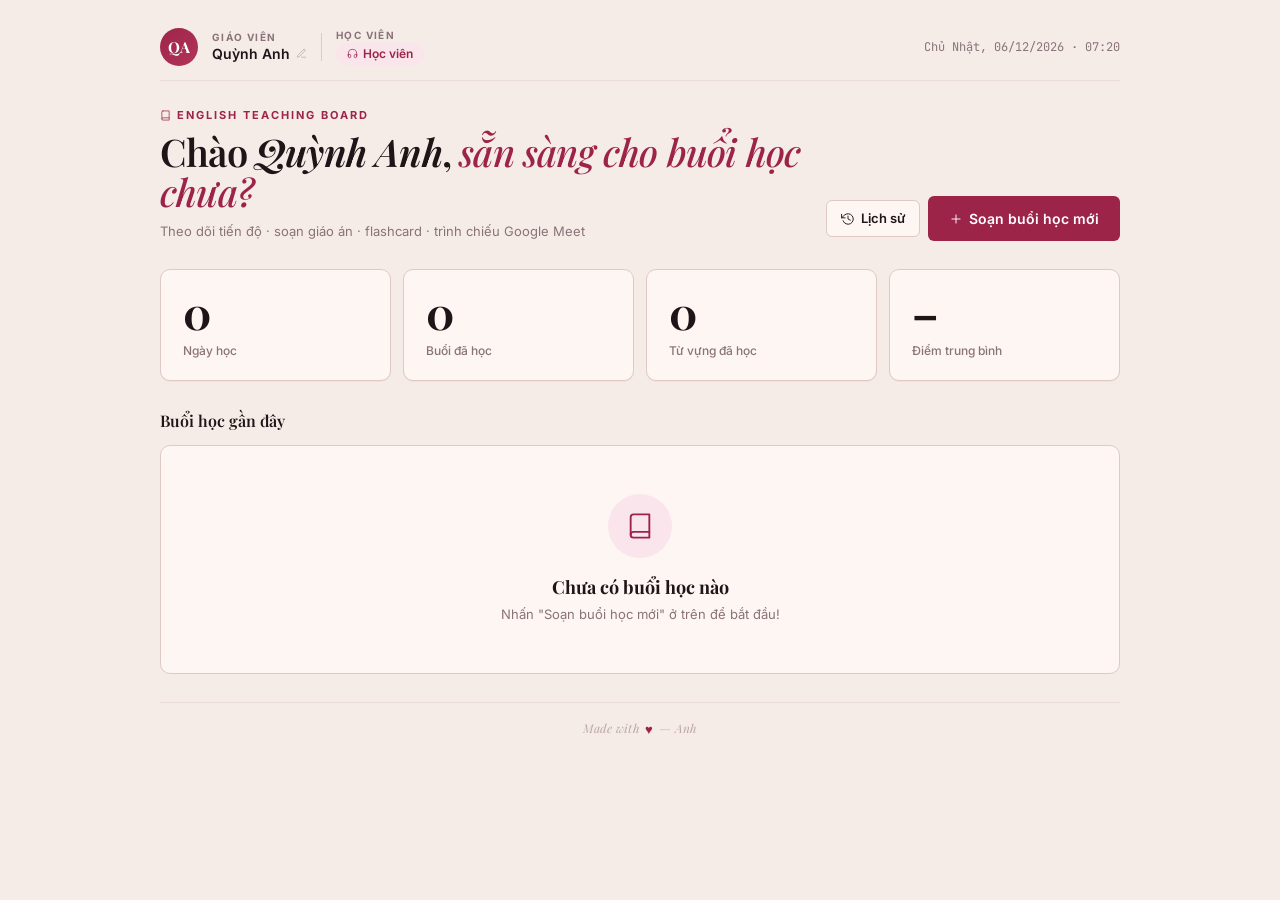
==== commit 73bf07ac: "Hand-crafted topic question banks (10 topics × 4 levels × 8 questions); reduce vocab-question ratio;" ====
--- a/index.html
+++ b/index.html
@@ -47,7 +47,7 @@
           <span class="icon" data-icon="book" data-size="11"></span>
           English Teaching Board
         </div>
-        <h1 id="hero-greeting">Chào cô <em>Quỳnh Anh</em>, <em>sẵn sàng cho buổi học chưa?</em></h1>
+        <h1 id="hero-greeting">Chào <em>Quỳnh Anh</em>, <em>sẵn sàng cho buổi học chưa?</em></h1>
         <div class="sub">Theo dõi tiến độ · soạn giáo án · flashcard · trình chiếu Google Meet</div>
       </div>
       <div class="actions">
@@ -143,6 +143,10 @@
           <h3>Từ vựng</h3>
           <span id="vocab-badge" class="chip accent" style="font-size:11px;padding:1px 7px">8</span>
           <div class="actions">
+            <button id="genv-btn" class="btn btn-ghost btn-sm" onclick="App.genVocab()" title="Tự tìm từ vựng theo chủ đề (Datamuse + từ điển)">
+              <span class="icon" data-icon="sparkle" data-size="12"></span>
+              Tự tạo
+            </button>
             <button class="btn btn-ghost btn-sm" onclick="App.addVocabRow()">
               <span class="icon" data-icon="plus" data-size="12"></span>
               Thêm
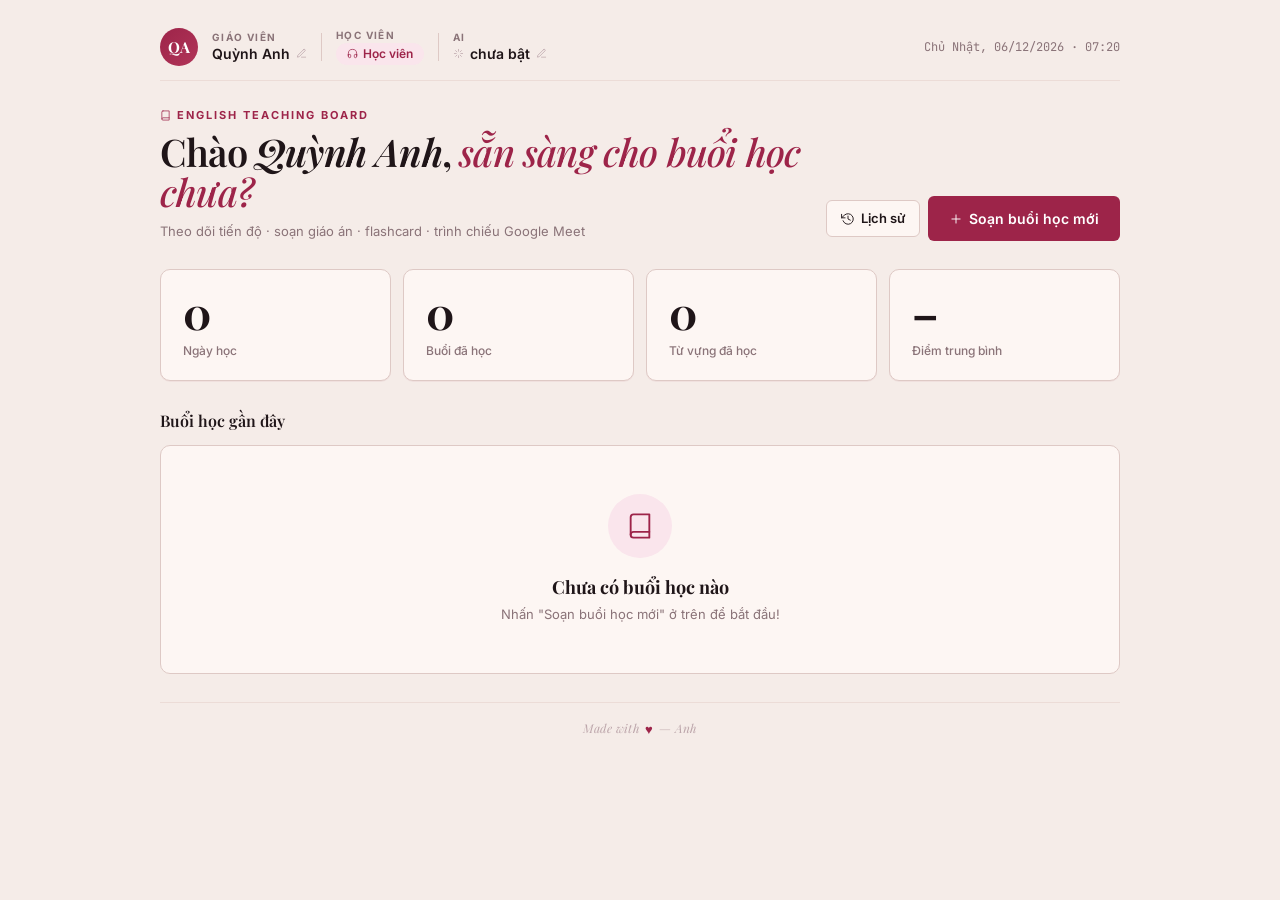
==== commit 11b85947: "AI integration: Gemini for smart question generation (free tier), settings modal with key validation" ====
--- a/index.html
+++ b/index.html
@@ -7,7 +7,9 @@
 
 <link rel="preconnect" href="https://fonts.googleapis.com">
 <link rel="preconnect" href="https://fonts.gstatic.com" crossorigin>
-<link href="https://fonts.googleapis.com/css2?family=Playfair+Display:ital,wght@0,400;0,500;0,600;0,700;0,800;1,400;1,500;1,600&family=Inter:wght@400;500;600;700;800&family=JetBrains+Mono:wght@400;500;600&display=swap" rel="stylesheet">
+<link rel="dns-prefetch" href="//api.dictionaryapi.dev">
+<link rel="dns-prefetch" href="//api.datamuse.com">
+<link href="https://fonts.googleapis.com/css2?family=Playfair+Display:ital,wght@0,400;0,500;0,600;0,700;1,400;1,500&family=Inter:wght@400;500;600;700&family=JetBrains+Mono:wght@400;700&display=swap" rel="stylesheet">
 
 <link rel="stylesheet" href="style.css">
 </head>
@@ -37,6 +39,15 @@
           Học viên
         </span>
       </div>
+      <div class="divider"></div>
+      <div class="field">
+        <div class="label">AI</div>
+        <button class="val" id="ai-status-btn" onclick="App.openAISettings()" title="Cài Gemini để sinh câu hỏi thông minh">
+          <span class="icon" data-icon="sparkle" data-size="11"></span>
+          <span id="ai-status-text">chưa bật</span>
+          <span class="icon" data-icon="pencil" data-size="11"></span>
+        </button>
+      </div>
       <span class="clock" id="dash-clock">—</span>
     </div>
 
@@ -60,6 +71,20 @@
           Soạn buổi học mới
         </button>
       </div>
+    </div>
+
+    <!-- Resume draft banner (hidden by default) -->
+    <div id="resume-banner" class="resume-banner" style="display:none">
+      <div class="rb-icon" id="rb-icon"></div>
+      <div class="rb-text">
+        <strong>Có buổi học chưa hoàn thành</strong>
+        <span id="rb-info"></span>
+      </div>
+      <button class="btn btn-primary btn-sm" onclick="App.resumeDraft()">
+        <span class="icon" data-icon="play" data-size="12"></span>
+        Tiếp tục
+      </button>
+      <button class="btn btn-ghost btn-sm" onclick="App.discardDraft()">Bỏ</button>
     </div>
 
     <!-- Stats -->
@@ -446,6 +471,85 @@
   </div>
 </div>
 
+<!-- AI SETTINGS MODAL -->
+<div id="ai-modal" class="modal-overlay">
+  <div class="modal modal-large" style="max-width: 540px;">
+    <div class="modal-header">
+      <h3>
+        <span class="icon" data-icon="sparkle" data-size="14" style="color:var(--accent)"></span>
+        Cài đặt AI (Gemini)
+      </h3>
+      <button class="btn btn-ghost btn-icon" onclick="App.closeAISettings()" title="Đóng (Esc)">
+        <span class="icon" data-icon="stop" data-size="12"></span>
+      </button>
+    </div>
+    <div class="modal-body">
+      <p>Dùng <strong>Gemini của Google</strong> để sinh câu hỏi thảo luận tự nhiên, sát chủ đề và trình độ — thay cho bộ câu hỏi sẵn.</p>
+      <div class="ai-info">
+        <strong>Free tier:</strong> 15 yêu cầu/phút, 1500/ngày. Soạn 1 buổi/ngày dùng ~1 yêu cầu → quá đủ.
+      </div>
+
+      <h4 style="margin-top:18px;font-size:13px;color:var(--ink)">Cách lấy API key (miễn phí)</h4>
+      <ol class="ai-steps">
+        <li>Mở <a href="https://aistudio.google.com/apikey" target="_blank" rel="noopener">aistudio.google.com/apikey</a></li>
+        <li>Đăng nhập bằng tài khoản Google</li>
+        <li>Bấm <strong>"Create API key"</strong> → chọn project (hoặc tạo mới)</li>
+        <li>Copy key (bắt đầu bằng <code>AIza...</code>) và dán xuống dưới</li>
+      </ol>
+
+      <label class="label" style="margin-top:12px">API key</label>
+      <input id="ai-key-input" class="input input-lg mono" type="password" placeholder="AIzaSy..." autocomplete="off" spellcheck="false" />
+
+      <div class="ai-privacy">
+        Key chỉ lưu trên trình duyệt của bạn (localStorage), không gửi đi đâu ngoài Google. Trên máy chung nên xóa key sau khi dùng.
+      </div>
+
+      <div id="ai-test-status" class="ai-status"></div>
+    </div>
+    <div class="modal-footer">
+      <button class="btn btn-danger btn-sm" onclick="App.clearAIKey()">Xóa key</button>
+      <div style="flex:1"></div>
+      <button class="btn btn-outline" onclick="App.testAIKey()">Test key</button>
+      <button class="btn btn-primary" onclick="App.saveAIKey()">
+        <span class="icon" data-icon="check" data-size="13"></span>
+        Lưu
+      </button>
+    </div>
+  </div>
+</div>
+
+<!-- SESSION DETAIL / EDIT MODAL -->
+<div id="session-modal" class="modal-overlay">
+  <div class="modal modal-large">
+    <div class="modal-header">
+      <h3 id="sm-title">Chi tiết buổi học</h3>
+      <button class="btn btn-ghost btn-icon" onclick="App.closeSessionModal()" title="Đóng (Esc)">
+        <span class="icon" data-icon="stop" data-size="12"></span>
+      </button>
+    </div>
+    <div class="modal-body" id="sm-body"></div>
+    <div class="modal-footer">
+      <button class="btn btn-danger btn-sm" onclick="App.deleteFromModal()">
+        <span class="icon" data-icon="trash" data-size="12"></span>
+        Xóa buổi này
+      </button>
+      <div style="flex:1"></div>
+      <button class="btn btn-ghost" onclick="App.closeSessionModal()">Đóng</button>
+      <button class="btn btn-primary" onclick="App.saveSessionEdit()">
+        <span class="icon" data-icon="check" data-size="13"></span>
+        Lưu chỉnh sửa
+      </button>
+    </div>
+  </div>
+</div>
+
 <script src="app.js"></script>
+<script>
+  if ('serviceWorker' in navigator) {
+    window.addEventListener('load', () => {
+      navigator.serviceWorker.register('sw.js').catch(() => {});
+    });
+  }
+</script>
 </body>
 </html>
--- a/style.css
+++ b/style.css
@@ -966,3 +966,205 @@
 @keyframes fadeUp { from { opacity: 0; transform: translateY(6px); } to { opacity: 1; transform: none; } }
 .spin { display: inline-flex; animation: spin 1s linear infinite; }
 @keyframes spin { to { transform: rotate(360deg); } }
+
+/* ─── RESUME BANNER ─── */
+.resume-banner {
+  display: flex;
+  align-items: center;
+  gap: 14px;
+  background: linear-gradient(135deg, #fff7ed 0%, #ffedd5 100%);
+  border: 1.5px solid #fdba74;
+  border-radius: 14px;
+  padding: 14px 18px;
+  margin-bottom: 18px;
+  box-shadow: 0 2px 8px rgba(234,88,12,.08);
+}
+.resume-banner .rb-icon {
+  width: 38px; height: 38px;
+  display: flex; align-items: center; justify-content: center;
+  background: #fed7aa; color: #9a3412;
+  border-radius: 10px; flex-shrink: 0;
+}
+.resume-banner .rb-text { flex: 1; display: flex; flex-direction: column; gap: 2px; min-width: 0; }
+.resume-banner .rb-text strong { color: #9a3412; font-weight: 700; font-size: 14px; }
+.resume-banner .rb-text span { font-size: 12px; color: #c2410c; }
+
+/* ─── SESSION ROW clickable feedback ─── */
+.session-row { cursor: pointer; transition: transform .12s ease, box-shadow .15s ease; }
+.session-row:hover { transform: translateY(-1px); box-shadow: 0 4px 12px rgba(157,36,73,.08); }
+
+/* ─── SESSION DETAIL MODAL ─── */
+.modal.modal-large {
+  max-width: 760px;
+  width: 92vw;
+  max-height: 88vh;
+  padding: 0;
+  display: flex;
+  flex-direction: column;
+}
+.modal-large .modal-header {
+  display: flex; align-items: center;
+  padding: 16px 24px;
+  border-bottom: 1px solid var(--line);
+  flex-shrink: 0;
+}
+.modal-large .modal-header h3 { flex: 1; font-size: 16px; margin: 0; }
+.modal-large .modal-body {
+  padding: 18px 24px;
+  overflow-y: auto;
+  flex: 1;
+}
+.modal-large .modal-footer {
+  display: flex; align-items: center; gap: 10px;
+  padding: 14px 24px;
+  border-top: 1px solid var(--line);
+  background: var(--bg);
+  border-radius: 0 0 18px 18px;
+  flex-shrink: 0;
+}
+
+/* SM (session modal) content */
+.sm-meta-row {
+  font-size: 13px; color: var(--muted);
+  margin-bottom: 18px; padding-bottom: 12px;
+  border-bottom: 1px solid var(--line);
+}
+.sm-meta-row strong { color: var(--ink); }
+.sm-section { margin-bottom: 20px; }
+.sm-section h4 {
+  font-size: 11px; font-weight: 700; color: var(--accent);
+  text-transform: uppercase; letter-spacing: 0.6px;
+  margin-bottom: 10px;
+}
+.sm-grid-2 {
+  display: grid;
+  grid-template-columns: 1fr 1fr;
+  gap: 18px;
+  margin-bottom: 20px;
+}
+.sm-score-row {
+  display: flex; align-items: baseline; gap: 4px;
+  margin-bottom: 8px;
+}
+.sm-score-big {
+  font-family: 'Playfair Display', Georgia, serif;
+  font-size: 40px; font-weight: 700; line-height: 1;
+  color: var(--accent);
+}
+.sm-score-row small { color: var(--muted); font-size: 14px; }
+.sm-vocab-grid {
+  display: grid;
+  grid-template-columns: repeat(auto-fill, minmax(220px, 1fr));
+  gap: 8px;
+}
+.sm-v-card {
+  background: var(--bg);
+  border: 1px solid var(--line);
+  border-radius: 10px;
+  padding: 10px 12px;
+  font-size: 13px;
+}
+.sm-v-head { display: flex; align-items: baseline; gap: 6px; margin-bottom: 4px; flex-wrap: wrap; }
+.sm-v-w { font-weight: 700; color: var(--ink); font-size: 14px; }
+.sm-v-ph { color: var(--accent); font-style: italic; font-size: 12px; font-family: 'JetBrains Mono', monospace; }
+.sm-v-pos { font-size: 10px; background: var(--accent-soft); color: var(--accent); padding: 1px 7px; border-radius: 999px; font-weight: 600; }
+.sm-v-m { color: var(--ink-soft); font-size: 13px; margin-bottom: 2px; }
+.sm-v-e { color: var(--muted); font-size: 12px; font-style: italic; }
+.sm-qs { padding-left: 22px; color: var(--ink-soft); font-size: 14px; line-height: 1.6; }
+.sm-qs li { margin-bottom: 5px; }
+.sm-patterns { display: flex; flex-direction: column; gap: 8px; }
+.sm-pt {
+  background: var(--bg);
+  border: 1px solid var(--line);
+  border-radius: 8px;
+  padding: 10px 12px;
+  font-size: 13px;
+}
+.sm-pt strong { color: var(--accent); display: block; margin-bottom: 4px; font-weight: 700; }
+.sm-pt ul { padding-left: 18px; color: var(--muted); font-style: italic; font-size: 12px; line-height: 1.5; }
+.sm-grammar {
+  white-space: pre-wrap;
+  background: var(--bg);
+  border: 1px solid var(--line);
+  border-radius: 8px;
+  padding: 12px 14px;
+  font-size: 13px;
+  color: var(--ink-soft);
+  line-height: 1.6;
+}
+
+@media (max-width: 720px) {
+  .sm-grid-2 { grid-template-columns: 1fr; }
+  .modal.modal-large { width: 96vw; max-height: 92vh; }
+  .modal-large .modal-body { padding: 14px 18px; }
+}
+
+/* ─── AI SETTINGS MODAL ─── */
+#ai-status-btn.on {
+  color: var(--accent);
+  background: var(--accent-soft);
+}
+#ai-status-btn.on #ai-status-text {
+  color: var(--accent);
+  font-weight: 700;
+}
+
+.ai-info {
+  background: var(--accent-soft);
+  border-left: 3px solid var(--accent);
+  padding: 10px 14px;
+  border-radius: 6px;
+  font-size: 13px;
+  color: var(--ink-soft);
+  margin: 10px 0;
+}
+.ai-info strong { color: var(--accent); }
+
+.ai-steps {
+  padding-left: 22px;
+  font-size: 13px;
+  color: var(--ink-soft);
+  line-height: 1.7;
+  margin-bottom: 10px;
+}
+.ai-steps li { margin-bottom: 4px; }
+.ai-steps a { color: var(--accent); text-decoration: underline; font-weight: 600; }
+.ai-steps a:hover { color: var(--accent-h); }
+.ai-steps code {
+  background: var(--bg);
+  border: 1px solid var(--line);
+  padding: 1px 5px;
+  border-radius: 4px;
+  font-family: var(--f-mono, 'JetBrains Mono', monospace);
+  font-size: 11px;
+  color: var(--accent);
+}
+
+.ai-privacy {
+  font-size: 11px;
+  color: var(--muted);
+  font-style: italic;
+  margin-top: 8px;
+  line-height: 1.5;
+}
+
+.ai-status {
+  margin-top: 12px;
+  padding: 10px 12px;
+  border-radius: 6px;
+  font-size: 13px;
+  min-height: 0;
+}
+.ai-status:empty { padding: 0; }
+.ai-status.ok {
+  background: #f0fdf4;
+  border: 1px solid #86efac;
+  color: #166534;
+}
+.ai-status.err {
+  background: #fef2f2;
+  border: 1px solid #fca5a5;
+  color: #991b1b;
+}
+
+.input.mono { font-family: var(--f-mono, 'JetBrains Mono', monospace); font-size: 13px; letter-spacing: 0.3px; }
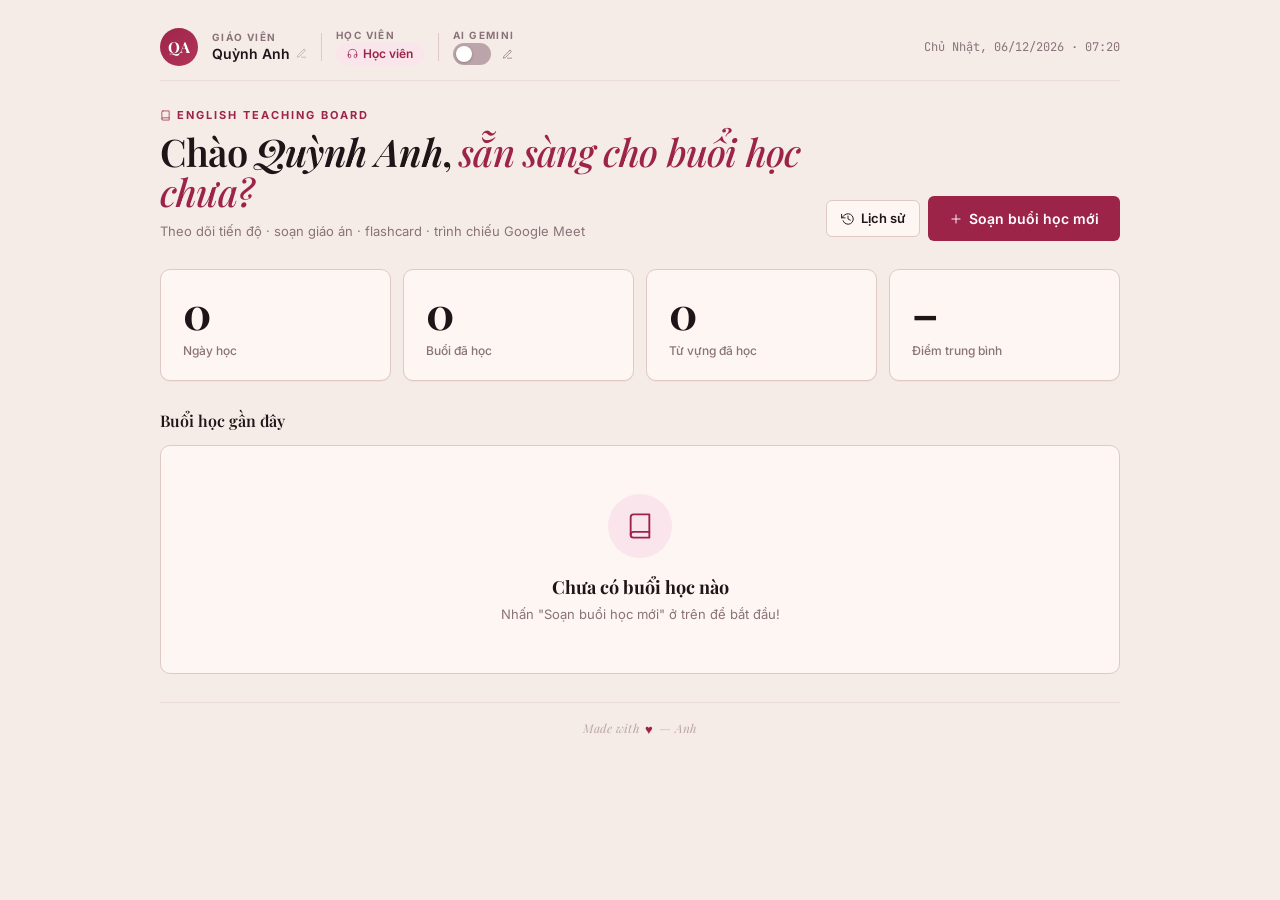
==== commit ecf41e6b: "AI: 1-tap toggle on dashboard (preserves key when off); auto-test on paste; big CTA to open Google A" ====
--- a/index.html
+++ b/index.html
@@ -41,12 +41,16 @@
       </div>
       <div class="divider"></div>
       <div class="field">
-        <div class="label">AI</div>
-        <button class="val" id="ai-status-btn" onclick="App.openAISettings()" title="Cài Gemini để sinh câu hỏi thông minh">
-          <span class="icon" data-icon="sparkle" data-size="11"></span>
-          <span id="ai-status-text">chưa bật</span>
-          <span class="icon" data-icon="pencil" data-size="11"></span>
-        </button>
+        <div class="label">AI Gemini</div>
+        <div class="ai-toggle-row">
+          <label class="switch" title="Bật / tắt AI Gemini">
+            <input type="checkbox" id="ai-toggle" onchange="App.toggleAI(this.checked)">
+            <span class="slider"></span>
+          </label>
+          <button class="ai-settings-btn" onclick="App.openAISettings()" title="Cài API key">
+            <span class="icon" data-icon="pencil" data-size="11"></span>
+          </button>
+        </div>
       </div>
       <span class="clock" id="dash-clock">—</span>
     </div>
@@ -485,23 +489,30 @@
     </div>
     <div class="modal-body">
       <p>Dùng <strong>Gemini của Google</strong> để sinh câu hỏi thảo luận tự nhiên, sát chủ đề và trình độ — thay cho bộ câu hỏi sẵn.</p>
+
+      <a class="btn btn-primary btn-block ai-cta" href="https://aistudio.google.com/apikey" target="_blank" rel="noopener">
+        <span class="icon" data-icon="sparkle" data-size="13"></span>
+        Mở Google AI Studio để lấy key
+        <span style="opacity:.7;font-size:11px;margin-left:4px">(tab mới)</span>
+      </a>
+
       <div class="ai-info">
         <strong>Free tier:</strong> 15 yêu cầu/phút, 1500/ngày. Soạn 1 buổi/ngày dùng ~1 yêu cầu → quá đủ.
       </div>
 
-      <h4 style="margin-top:18px;font-size:13px;color:var(--ink)">Cách lấy API key (miễn phí)</h4>
       <ol class="ai-steps">
-        <li>Mở <a href="https://aistudio.google.com/apikey" target="_blank" rel="noopener">aistudio.google.com/apikey</a></li>
-        <li>Đăng nhập bằng tài khoản Google</li>
-        <li>Bấm <strong>"Create API key"</strong> → chọn project (hoặc tạo mới)</li>
-        <li>Copy key (bắt đầu bằng <code>AIza...</code>) và dán xuống dưới</li>
+        <li>Bấm nút <strong>"Mở Google AI Studio"</strong> ở trên (đăng nhập Google nếu cần)</li>
+        <li>Bấm <strong>"Create API key"</strong> → copy key bắt đầu bằng <code>AIza...</code></li>
+        <li>Dán vào ô bên dưới — sẽ <strong>tự động test</strong> ngay</li>
+        <li>Bấm <strong>Lưu</strong> → sau đó dùng toggle trên dashboard để bật/tắt</li>
       </ol>
 
       <label class="label" style="margin-top:12px">API key</label>
-      <input id="ai-key-input" class="input input-lg mono" type="password" placeholder="AIzaSy..." autocomplete="off" spellcheck="false" />
+      <input id="ai-key-input" class="input input-lg mono" type="password" placeholder="Paste key tại đây — auto-test khi nhận diện AIza..." autocomplete="off" spellcheck="false" />
 
       <div class="ai-privacy">
-        Key chỉ lưu trên trình duyệt của bạn (localStorage), không gửi đi đâu ngoài Google. Trên máy chung nên xóa key sau khi dùng.
+        <strong>Vì sao không tự lấy được key?</strong> Google không cho phép app khác tự tạo key giúp (đó là bảo mật của họ — đúng vậy). Bạn chỉ cần làm 1 lần duy nhất, key sẽ lưu trong trình duyệt.<br>
+        Key chỉ lưu trên máy bạn (localStorage), gọi thẳng tới Google, không qua server trung gian.
       </div>
 
       <div id="ai-test-status" class="ai-status"></div>
--- a/style.css
+++ b/style.css
@@ -1099,14 +1099,59 @@
   .modal-large .modal-body { padding: 14px 18px; }
 }
 
-/* ─── AI SETTINGS MODAL ─── */
-#ai-status-btn.on {
+/* ─── AI TOGGLE SWITCH (dash-profile) ─── */
+.ai-toggle-row {
+  display: flex; align-items: center; gap: 6px;
+}
+.switch {
+  position: relative; display: inline-block;
+  width: 38px; height: 22px;
+  cursor: pointer; flex-shrink: 0;
+}
+.switch input {
+  position: absolute; opacity: 0; width: 0; height: 0;
+}
+.switch .slider {
+  position: absolute; inset: 0;
+  background: var(--muted-soft);
+  border-radius: 999px;
+  transition: background .18s;
+}
+.switch .slider::before {
+  content: '';
+  position: absolute;
+  width: 16px; height: 16px;
+  left: 3px; top: 3px;
+  background: white;
+  border-radius: 50%;
+  transition: transform .22s cubic-bezier(.4,.2,.2,1);
+  box-shadow: 0 1px 3px rgba(0,0,0,.25);
+}
+.switch input:checked + .slider {
+  background: var(--accent);
+}
+.switch input:checked + .slider::before {
+  transform: translateX(16px);
+}
+.switch:hover .slider { filter: brightness(1.05); }
+
+.ai-settings-btn {
+  background: none; border: none; cursor: pointer;
+  color: var(--muted); padding: 4px 5px; border-radius: 6px;
+  display: inline-flex; align-items: center;
+  transition: color .15s, background .15s;
+}
+.ai-settings-btn:hover {
   color: var(--accent);
   background: var(--accent-soft);
 }
-#ai-status-btn.on #ai-status-text {
-  color: var(--accent);
-  font-weight: 700;
+
+/* AI Studio CTA button trong modal */
+.ai-cta {
+  width: 100%;
+  justify-content: center;
+  margin-bottom: 14px;
+  padding: 12px 16px;
 }
 
 .ai-info {
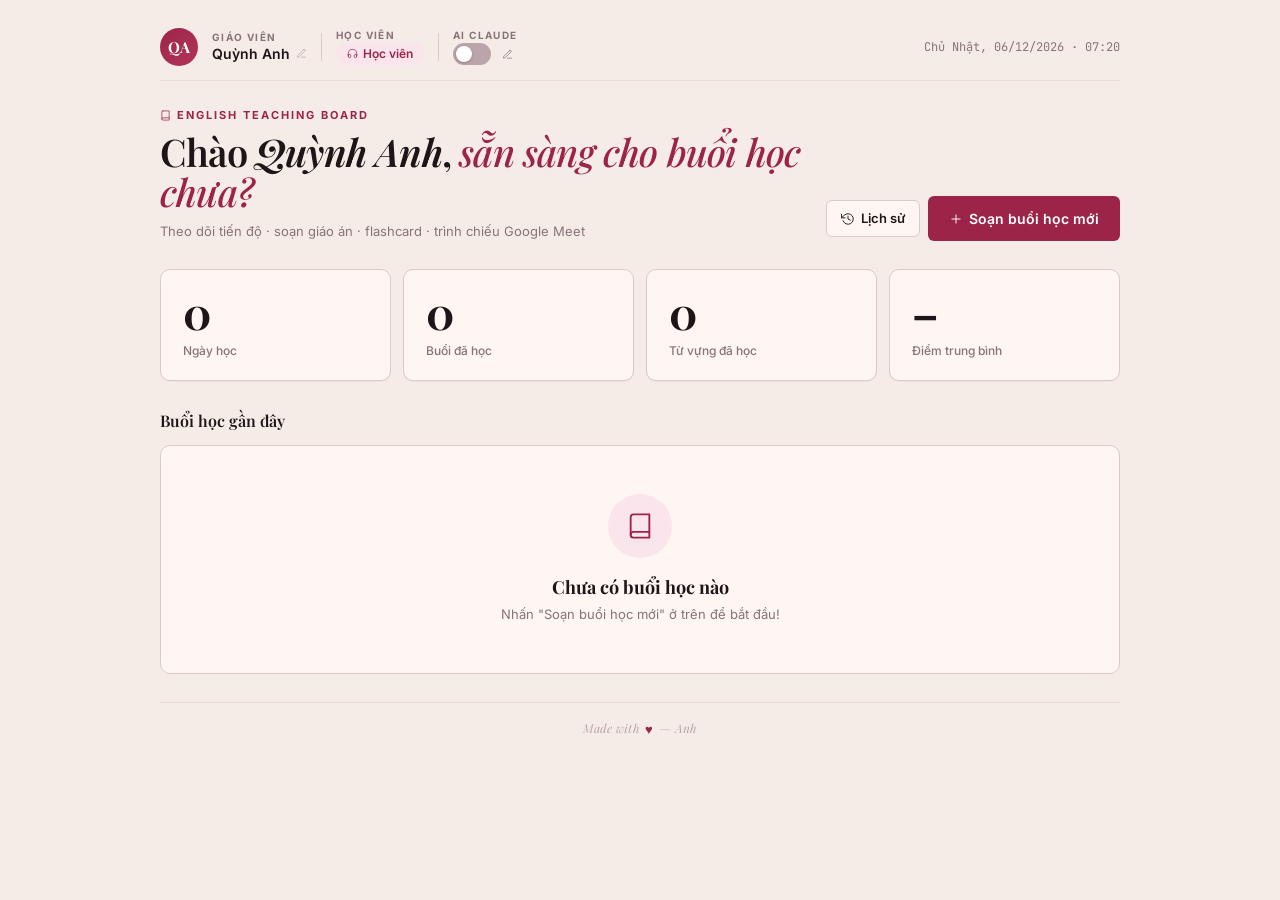
==== commit e172d5ea: "Switch AI from Gemini to Anthropic Claude (Haiku 4.5) — direct browser calls with anthropic-dangerou" ====
--- a/index.html
+++ b/index.html
@@ -41,9 +41,9 @@
       </div>
       <div class="divider"></div>
       <div class="field">
-        <div class="label">AI Gemini</div>
+        <div class="label">AI Claude</div>
         <div class="ai-toggle-row">
-          <label class="switch" title="Bật / tắt AI Gemini">
+          <label class="switch" title="Bật / tắt AI Claude">
             <input type="checkbox" id="ai-toggle" onchange="App.toggleAI(this.checked)">
             <span class="slider"></span>
           </label>
@@ -481,38 +481,38 @@
     <div class="modal-header">
       <h3>
         <span class="icon" data-icon="sparkle" data-size="14" style="color:var(--accent)"></span>
-        Cài đặt AI (Gemini)
+        Cài đặt AI (Claude)
       </h3>
       <button class="btn btn-ghost btn-icon" onclick="App.closeAISettings()" title="Đóng (Esc)">
         <span class="icon" data-icon="stop" data-size="12"></span>
       </button>
     </div>
     <div class="modal-body">
-      <p>Dùng <strong>Gemini của Google</strong> để sinh câu hỏi thảo luận tự nhiên, sát chủ đề và trình độ — thay cho bộ câu hỏi sẵn.</p>
-
-      <a class="btn btn-primary btn-block ai-cta" href="https://aistudio.google.com/apikey" target="_blank" rel="noopener">
+      <p>Dùng <strong>Anthropic Claude</strong> (model Haiku 4.5 — nhanh và rẻ) để sinh câu hỏi thảo luận tự nhiên, sát chủ đề và trình độ.</p>
+
+      <a class="btn btn-primary btn-block ai-cta" href="https://console.anthropic.com/settings/keys" target="_blank" rel="noopener">
         <span class="icon" data-icon="sparkle" data-size="13"></span>
-        Mở Google AI Studio để lấy key
+        Mở Anthropic Console để lấy key
         <span style="opacity:.7;font-size:11px;margin-left:4px">(tab mới)</span>
       </a>
 
       <div class="ai-info">
-        <strong>Free tier:</strong> 15 yêu cầu/phút, 1500/ngày. Soạn 1 buổi/ngày dùng ~1 yêu cầu → quá đủ.
+        <strong>Chi phí:</strong> Claude Haiku rất rẻ — khoảng <strong>~25 đồng/buổi học</strong> (10 câu hỏi). Soạn 30 buổi/tháng tốn ~0.1 USD. Phải có credit / payment trong tài khoản Anthropic.
       </div>
 
       <ol class="ai-steps">
-        <li>Bấm nút <strong>"Mở Google AI Studio"</strong> ở trên (đăng nhập Google nếu cần)</li>
-        <li>Bấm <strong>"Create API key"</strong> → copy key bắt đầu bằng <code>AIza...</code></li>
+        <li>Bấm <strong>"Mở Anthropic Console"</strong> ở trên (đăng nhập / đăng ký nếu chưa có)</li>
+        <li>Bấm <strong>"Create Key"</strong> → đặt tên (vd: "Teaching Board") → copy key bắt đầu bằng <code>sk-ant-...</code></li>
         <li>Dán vào ô bên dưới — sẽ <strong>tự động test</strong> ngay</li>
         <li>Bấm <strong>Lưu</strong> → sau đó dùng toggle trên dashboard để bật/tắt</li>
       </ol>
 
       <label class="label" style="margin-top:12px">API key</label>
-      <input id="ai-key-input" class="input input-lg mono" type="password" placeholder="Paste key tại đây — auto-test khi nhận diện AIza..." autocomplete="off" spellcheck="false" />
+      <input id="ai-key-input" class="input input-lg mono" type="password" placeholder="Paste key tại đây — auto-test khi nhận diện sk-ant-..." autocomplete="off" spellcheck="false" />
 
       <div class="ai-privacy">
-        <strong>Vì sao không tự lấy được key?</strong> Google không cho phép app khác tự tạo key giúp (đó là bảo mật của họ — đúng vậy). Bạn chỉ cần làm 1 lần duy nhất, key sẽ lưu trong trình duyệt.<br>
-        Key chỉ lưu trên máy bạn (localStorage), gọi thẳng tới Google, không qua server trung gian.
+        <strong>Vì sao không tự lấy được key?</strong> Anthropic không cho phép app khác tự tạo key giúp (đó là bảo mật chuẩn của họ). Bạn chỉ cần làm 1 lần, key lưu trong trình duyệt.<br>
+        Key chỉ lưu trên máy bạn (localStorage), gọi thẳng tới <code>api.anthropic.com</code>, không qua server trung gian → tài khoản &amp; billing dùng trực tiếp của bạn.
       </div>
 
       <div id="ai-test-status" class="ai-status"></div>
